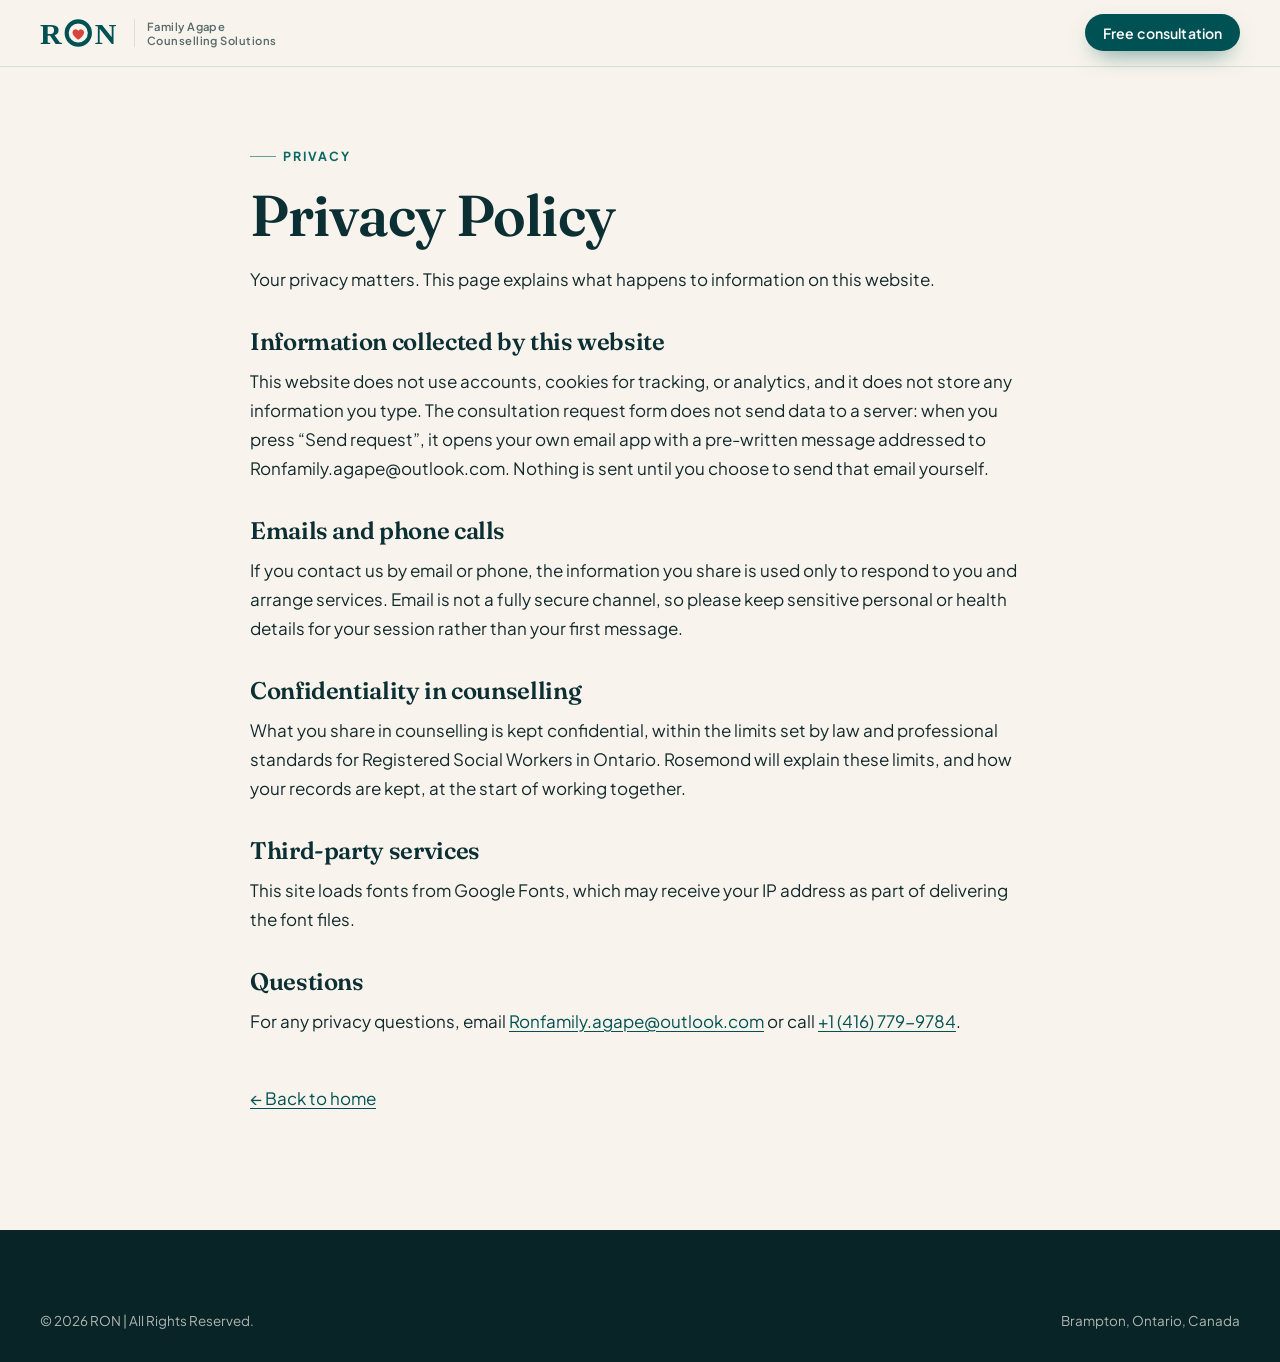
==== privacy.html @ 1e0b4d60 "Redesign RON Family Agape Counselling Solutions website Static, dependency-free site: animated hero," ====
<!DOCTYPE html>
<html lang="en">
<head>
  <meta charset="utf-8">
  <meta name="viewport" content="width=device-width, initial-scale=1">
  <title>Privacy Policy | RON Family Agape Counselling Solutions</title>
  <meta name="theme-color" content="#005153">
  <link rel="icon" href="assets/favicon.svg" type="image/svg+xml">
  <link rel="preconnect" href="https://fonts.googleapis.com">
  <link rel="preconnect" href="https://fonts.gstatic.com" crossorigin>
  <link href="https://fonts.googleapis.com/css2?family=Fraunces:opsz,wght@9..144,600&family=Plus+Jakarta+Sans:wght@400;600;700&display=swap" rel="stylesheet">
  <link rel="stylesheet" href="css/styles.css">
</head>
<body>
  <header class="nav is-scrolled">
    <div class="nav__inner container">
      <a class="nav__brand" href="index.html" aria-label="Back to home">
        <img src="assets/logo.svg" alt="RON" width="82" height="36">
        <span class="nav__name">Family Agape<br>Counselling Solutions</span>
      </a>
      <div class="nav__cta" style="margin-left:auto">
        <a class="btn btn--primary btn--sm" href="index.html#book">Free consultation</a>
      </div>
    </div>
  </header>

  <main class="page">
    <div class="container">
      <p class="eyebrow">Privacy</p>
      <h1>Privacy Policy</h1>
      <p>Your privacy matters. This page explains what happens to information on this website.</p>

      <h2>Information collected by this website</h2>
      <p>This website does not use accounts, cookies for tracking, or analytics, and it does not store any information you type. The consultation request form does not send data to a server: when you press “Send request”, it opens your own email app with a pre-written message addressed to Ronfamily.agape@outlook.com. Nothing is sent until you choose to send that email yourself.</p>

      <h2>Emails and phone calls</h2>
      <p>If you contact us by email or phone, the information you share is used only to respond to you and arrange services. Email is not a fully secure channel, so please keep sensitive personal or health details for your session rather than your first message.</p>

      <h2>Confidentiality in counselling</h2>
      <p>What you share in counselling is kept confidential, within the limits set by law and professional standards for Registered Social Workers in Ontario. Rosemond will explain these limits, and how your records are kept, at the start of working together.</p>

      <h2>Third-party services</h2>
      <p>This site loads fonts from Google Fonts, which may receive your IP address as part of delivering the font files.</p>

      <h2>Questions</h2>
      <p>For any privacy questions, email <a href="mailto:Ronfamily.agape@outlook.com">Ronfamily.agape@outlook.com</a> or call <a href="tel:+14167799784">+1 (416) 779-9784</a>.</p>

      <p style="margin-top:3rem"><a href="index.html">← Back to home</a></p>
    </div>
  </main>

  <footer class="footer">
    <div class="container footer__bottom" style="padding-top:0">
      <p>© 2026 RON | All Rights Reserved.</p>
      <p>Brampton, Ontario, Canada</p>
    </div>
  </footer>
</body>
</html>
---- css/styles.css ----
/* =========================================================
   RON Family Agape Counselling Solutions
   ========================================================= */

:root {
  --teal-950: #082427;
  --teal-900: #0b2f33;
  --teal-800: #103a40;
  --teal-700: #005153;
  --teal-600: #0a6764;
  --teal-500: #12807c;
  --teal-200: #bfe0da;
  --teal-100: #e1f0ec;
  --cream: #f8f4ed;
  --sand: #efe5d6;
  --sand-2: #e6d8c4;
  --coral: #e2574c;
  --coral-soft: #f6d3cc;
  --peach: #f2c9a0;
  --ink: #132a2d;
  --muted: #56696b;
  --line: rgba(16, 58, 64, .12);
  --white: #fff;

  --font-display: "Fraunces", Georgia, "Times New Roman", serif;
  --font-body: "Plus Jakarta Sans", system-ui, -apple-system, "Segoe UI", Roboto, sans-serif;

  --radius-sm: 12px;
  --radius: 20px;
  --radius-lg: 32px;
  --shadow-sm: 0 2px 8px rgba(8, 36, 39, .06);
  --shadow: 0 18px 40px -18px rgba(8, 36, 39, .28);
  --shadow-lg: 0 40px 80px -30px rgba(8, 36, 39, .4);
  --ease: cubic-bezier(.2, .8, .2, 1);
  --ease-spring: cubic-bezier(.34, 1.56, .64, 1);
  --nav-h: 76px;
}

*, *::before, *::after { box-sizing: border-box; }
html { scroll-behavior: smooth; scroll-padding-top: calc(var(--nav-h) + 16px); -webkit-text-size-adjust: 100%; }
body {
  margin: 0;
  font-family: var(--font-body);
  font-size: 17px;
  line-height: 1.7;
  color: var(--ink);
  background: var(--cream);
  -webkit-font-smoothing: antialiased;
  overflow-x: hidden;
}
img, svg { display: block; max-width: 100%; }
main, .footer { overflow-x: clip; }
a { color: inherit; text-decoration: none; }
p { margin: 0 0 1em; }
h1, h2, h3, h4 { margin: 0; font-family: var(--font-display); font-weight: 600; line-height: 1.12; letter-spacing: -.015em; }
em { font-style: italic; }
button, input, select, textarea { font: inherit; color: inherit; }
::selection { background: var(--teal-700); color: var(--cream); }

svg use { pointer-events: none; }
.container { width: min(1200px, 100% - 48px); margin-inline: auto; }

.skip {
  position: absolute; left: 16px; top: -60px; z-index: 200;
  background: var(--teal-700); color: #fff; padding: 10px 16px; border-radius: 10px;
  transition: top .2s;
}
.skip:focus { top: 16px; }
:focus-visible { outline: 3px solid var(--coral); outline-offset: 3px; border-radius: 6px; }

/* ---------- Scroll progress ---------- */
.progress { position: fixed; inset: 0 0 auto 0; height: 3px; z-index: 120; pointer-events: none; }
.progress span { display: block; height: 100%; width: 100%; transform-origin: 0 50%; transform: scaleX(0); background: linear-gradient(90deg, var(--teal-500), var(--coral)); }

/* ---------- Buttons ---------- */
.btn {
  --bg: var(--teal-700); --fg: #fff;
  position: relative; display: inline-flex; align-items: center; justify-content: center; gap: .6em;
  padding: .9em 1.5em; border-radius: 999px; border: 1.5px solid transparent;
  background: var(--bg); color: var(--fg);
  font-weight: 600; font-size: .95rem; line-height: 1; letter-spacing: .01em;
  cursor: pointer; overflow: hidden; isolation: isolate;
  transition: transform .35s var(--ease), box-shadow .35s var(--ease), background .3s, color .3s, border-color .3s;
  will-change: transform;
}
.btn svg { width: 18px; height: 18px; fill: none; stroke: currentColor; stroke-width: 2; stroke-linecap: round; stroke-linejoin: round; transition: transform .35s var(--ease); }
.btn:hover svg { transform: translateX(3px); }
.btn::after {
  content: ""; position: absolute; inset: 0; z-index: -1;
  background: radial-gradient(120px circle at var(--mx, 50%) var(--my, 50%), rgba(255,255,255,.28), transparent 60%);
  opacity: 0; transition: opacity .3s;
}
.btn:hover::after { opacity: 1; }
.btn--primary { box-shadow: 0 10px 24px -10px rgba(0, 81, 83, .7); }
.btn--primary:hover { --bg: var(--teal-800); box-shadow: 0 16px 30px -12px rgba(0, 81, 83, .8); }
.btn--ghost { --bg: transparent; --fg: var(--teal-700); border-color: rgba(0, 81, 83, .25); }
.btn--ghost:hover { border-color: var(--teal-700); background: rgba(0, 81, 83, .06); }
.btn--light { --bg: var(--cream); --fg: var(--teal-800); }
.btn--light:hover { --bg: #fff; }
.btn--outline-light { --bg: transparent; --fg: var(--cream); border-color: rgba(248, 244, 237, .35); }
.btn--outline-light:hover { border-color: var(--cream); background: rgba(255,255,255,.06); }
.btn--sm { padding: .75em 1.2em; font-size: .88rem; }
.btn--lg { padding: 1.1em 1.8em; font-size: 1rem; }
.btn--block { width: 100%; }

/* ---------- Eyebrow / headings ---------- */
.eyebrow {
  display: inline-flex; align-items: center; gap: .6em;
  font-size: .78rem; font-weight: 700; letter-spacing: .16em; text-transform: uppercase;
  color: var(--teal-600); margin-bottom: 1.1rem;
}
.eyebrow::before { content: ""; width: 26px; height: 1.5px; background: currentColor; opacity: .6; }
.eyebrow--light { color: var(--peach); }
.eyebrow .dot { width: 8px; height: 8px; border-radius: 50%; background: var(--coral); box-shadow: 0 0 0 0 rgba(226, 87, 76, .5); animation: ping 2.2s infinite; }
.hero .eyebrow::before { display: none; }

.section { position: relative; padding: clamp(80px, 11vw, 140px) 0; }
.section__head { max-width: 720px; margin-bottom: clamp(40px, 5vw, 64px); }
.section__head--center { margin-inline: auto; text-align: center; }
.section__head--center .eyebrow { justify-content: center; }
.section__title { font-size: clamp(2.1rem, 4.4vw, 3.4rem); margin-bottom: 1.2rem; color: var(--teal-900); }
.section__title em { color: var(--teal-600); font-weight: 400; }
.section__title .muted { display: block; font-size: .5em; font-weight: 400; color: var(--muted); letter-spacing: 0; margin-top: .4em; font-family: var(--font-body); }
.section__sub { font-size: 1.1rem; color: var(--muted); }
.lead { font-size: 1.2rem; color: var(--teal-900); }

/* ---------- Nav ---------- */
.nav {
  position: fixed; inset: 0 0 auto 0; z-index: 100; height: var(--nav-h);
  transition: background .4s, box-shadow .4s, height .4s var(--ease), transform .45s var(--ease);
}
.nav.is-scrolled { background: rgba(248, 244, 237, .82); backdrop-filter: saturate(1.4) blur(16px); -webkit-backdrop-filter: saturate(1.4) blur(16px); box-shadow: 0 1px 0 var(--line); height: 66px; }
.nav.is-hidden { transform: translateY(-100%); }
.nav__inner { height: 100%; display: flex; align-items: center; gap: 24px; }
.nav__brand { display: flex; align-items: center; gap: 12px; color: var(--teal-700); flex-shrink: 0; }
.nav__logo { width: 82px; height: 36px; }
.nav__name { font-size: .7rem; font-weight: 600; line-height: 1.25; color: var(--muted); letter-spacing: .04em; padding-left: 12px; border-left: 1px solid var(--line); }
.nav__links { display: flex; gap: 4px; margin-inline: auto; }
.nav__links a {
  position: relative; padding: 8px 14px; font-size: .92rem; font-weight: 500; color: var(--teal-900); border-radius: 999px;
  transition: color .25s, background .25s;
}
.nav__links a::after { content: ""; position: absolute; left: 50%; bottom: 3px; width: 4px; height: 4px; border-radius: 50%; background: var(--coral); transform: translateX(-50%) scale(0); transition: transform .3s var(--ease-spring); }
.nav__links a:hover { background: rgba(0, 81, 83, .07); }
.nav__links a.is-active::after { transform: translateX(-50%) scale(1); }
.nav__cta { display: flex; align-items: center; gap: 16px; }
.nav__phone { display: flex; align-items: center; gap: 8px; font-weight: 600; font-size: .9rem; color: var(--teal-700); }
.nav__phone svg { width: 16px; height: 16px; fill: none; stroke: currentColor; stroke-width: 2; }
.nav__toggle { display: none; width: 44px; height: 44px; border: 0; background: transparent; margin-left: auto; cursor: pointer; position: relative; }
.nav__toggle span { position: absolute; left: 11px; right: 11px; height: 2px; background: var(--teal-800); border-radius: 2px; transition: transform .35s var(--ease), top .35s var(--ease); }
.nav__toggle span:first-child { top: 17px; }
.nav__toggle span:last-child { top: 25px; }
.nav__toggle[aria-expanded="true"] span:first-child { top: 21px; transform: rotate(45deg); }
.nav__toggle[aria-expanded="true"] span:last-child { top: 21px; transform: rotate(-45deg); }

.mobile-menu {
  position: fixed; inset: var(--nav-h) 0 0 0; background: var(--cream);
  display: flex; flex-direction: column; padding: 24px; gap: 4px;
  animation: menuIn .4s var(--ease);
}
.mobile-menu[hidden] { display: none; }
.mobile-menu a:not(.btn) { font-family: var(--font-display); font-size: 1.8rem; padding: 10px 0; color: var(--teal-900); border-bottom: 1px solid var(--line); }
.mobile-menu .btn { margin-top: 24px; }
.mobile-menu .mobile-menu__phone { font-family: var(--font-body); font-size: 1rem; text-align: center; border: 0; color: var(--teal-700); font-weight: 600; }
.mobile-menu > * { opacity: 0; animation: fadeUp .5s var(--ease) forwards; }
.mobile-menu > *:nth-child(2) { animation-delay: .04s; } .mobile-menu > *:nth-child(3) { animation-delay: .08s; }
.mobile-menu > *:nth-child(4) { animation-delay: .12s; } .mobile-menu > *:nth-child(5) { animation-delay: .16s; }
.mobile-menu > *:nth-child(6) { animation-delay: .2s; } .mobile-menu > *:nth-child(7) { animation-delay: .24s; } .mobile-menu > *:nth-child(8) { animation-delay: .28s; }

/* ---------- Hero ---------- */
.hero { position: relative; min-height: 100vh; min-height: 100svh; display: flex; align-items: center; padding: calc(var(--nav-h) + 40px) 0 100px; overflow: hidden; }
.hero__bg { position: absolute; inset: 0; z-index: -1; background: radial-gradient(1200px 600px at 85% 10%, var(--teal-100), transparent 60%), linear-gradient(180deg, var(--cream), var(--sand) 140%); }
.blob { position: absolute; border-radius: 42% 58% 63% 37% / 41% 44% 56% 59%; filter: blur(4px); opacity: .55; animation: morph 18s ease-in-out infinite, drift 22s ease-in-out infinite; }
.blob--1 { width: 520px; height: 520px; right: -120px; top: -80px; background: radial-gradient(circle at 30% 30%, #9fd1c8, #4d9e97 70%); opacity: .35; }
.blob--2 { width: 380px; height: 380px; left: -140px; bottom: -120px; background: radial-gradient(circle at 60% 40%, var(--peach), #e9a882 80%); opacity: .35; animation-delay: -6s; }
.blob--3 { width: 220px; height: 220px; left: 42%; top: 18%; background: radial-gradient(circle, var(--coral-soft), transparent 70%); opacity: .5; animation-delay: -12s; }
.grain { position: absolute; inset: 0; opacity: .25; mix-blend-mode: multiply; background-image: url("data:image/svg+xml,%3Csvg xmlns='http://www.w3.org/2000/svg' width='160' height='160'%3E%3Cfilter id='n'%3E%3CfeTurbulence type='fractalNoise' baseFrequency='.9' numOctaves='2' stitchTiles='stitch'/%3E%3CfeColorMatrix values='0 0 0 0 0.06 0 0 0 0 0.2 0 0 0 0 0.22 0 0 0 .09 0'/%3E%3C/filter%3E%3Crect width='100%25' height='100%25' filter='url(%23n)'/%3E%3C/svg%3E"); }

.hero__grid { display: grid; grid-template-columns: 1.15fr .85fr; gap: 56px; align-items: center; }
.hero__title { font-size: clamp(3rem, 7.6vw, 6.2rem); line-height: .98; letter-spacing: -.035em; color: var(--teal-900); margin-bottom: 1.6rem; font-weight: 600; }
.hero__title em { display: inline; font-weight: 400; color: var(--teal-600); }
.hero__lead { font-size: clamp(1.05rem, 1.5vw, 1.25rem); color: var(--muted); max-width: 560px; margin-bottom: 2.2rem; }
.hero__actions { display: flex; flex-wrap: wrap; gap: 14px; margin-bottom: 2.4rem; }
.hero__trust { list-style: none; padding: 0; margin: 0; display: flex; flex-wrap: wrap; gap: 10px 26px; font-size: .9rem; font-weight: 600; color: var(--teal-800); }
.hero__trust li { display: flex; align-items: center; gap: 8px; }
.hero__trust svg { width: 20px; height: 20px; padding: 3px; border-radius: 50%; background: var(--teal-700); stroke: #fff; fill: none; stroke-width: 3; }

/* Split-word animation */
.split .w { display: inline-block; overflow: hidden; vertical-align: top; padding-bottom: .08em; margin-bottom: -.08em; }
.split .w > span { display: inline-block; transform: translateY(110%) rotate(4deg); transform-origin: 0 100%; transition: transform 1s var(--ease); transition-delay: calc(var(--i) * 70ms + 150ms); }
.split.is-in .w > span { transform: none; }

/* Hero visual */
.hero__visual { position: relative; display: grid; place-items: center; }
.orb { position: relative; width: min(440px, 100%); aspect-ratio: 1; }
.orb__rings { position: absolute; inset: 0; width: 100%; height: 100%; fill: none; stroke: var(--teal-700); stroke-opacity: .16; stroke-width: 1.2; stroke-dasharray: 3 7; animation: spin 60s linear infinite; }
.orb__rings circle:nth-child(2) { stroke-dasharray: 1 0; stroke-opacity: .1; }
.orb__core {
  position: absolute; inset: 24%; border-radius: 50%;
  background: radial-gradient(circle at 35% 30%, var(--teal-500), var(--teal-700) 55%, var(--teal-900));
  box-shadow: inset -20px -30px 60px rgba(0,0,0,.25), inset 20px 20px 50px rgba(255,255,255,.12), var(--shadow-lg);
  display: grid; place-items: center;
  animation: breathe 6s ease-in-out infinite;
}
.orb__core::before { content: ""; position: absolute; inset: -18px; border-radius: 50%; border: 1.5px solid rgba(0, 81, 83, .25); animation: ripple 4s ease-out infinite; }
.orb__core::after { content: ""; position: absolute; inset: -18px; border-radius: 50%; border: 1.5px solid rgba(0, 81, 83, .25); animation: ripple 4s ease-out 2s infinite; }
.orb__heart { width: 34%; fill: var(--coral); stroke: none; filter: drop-shadow(0 8px 16px rgba(0,0,0,.25)); animation: beat 2.4s ease-in-out infinite; }

.float-card {
  position: absolute; display: flex; align-items: center; gap: 12px;
  padding: 12px 18px 12px 12px; border-radius: 18px;
  background: rgba(255,255,255,.82); backdrop-filter: blur(12px); -webkit-backdrop-filter: blur(12px);
  border: 1px solid rgba(255,255,255,.9); box-shadow: var(--shadow);
  font-size: .9rem; line-height: 1.25; white-space: nowrap;
  animation: float 7s ease-in-out infinite;
}
.float-card strong { display: block; color: var(--teal-900); }
.float-card small { color: var(--muted); font-size: .78rem; }
.float-card__icon { width: 40px; height: 40px; border-radius: 12px; display: grid; place-items: center; background: var(--teal-100); }
.float-card__icon svg { width: 20px; height: 20px; fill: none; stroke: var(--teal-700); stroke-width: 2; stroke-linecap: round; stroke-linejoin: round; }
.float-card__icon--warm { background: var(--coral-soft); }
.float-card__icon--warm svg { stroke: var(--coral); }
.float-card--a { top: 6%; left: -6%; }
.float-card--b { bottom: 12%; right: -8%; animation-delay: -2.5s; }
.float-card--c { bottom: -2%; left: 4%; animation-delay: -5s; padding-left: 16px; }
.status-dot { width: 10px; height: 10px; border-radius: 50%; background: #9aa7a8; flex-shrink: 0; }
.status-dot.is-open { background: #1fae74; box-shadow: 0 0 0 0 rgba(31, 174, 116, .5); animation: ping 2s infinite; }

.hero__scroll { position: absolute; left: 50%; bottom: 28px; width: 26px; height: 42px; border: 1.5px solid rgba(0,81,83,.35); border-radius: 20px; transform: translateX(-50%); }
.hero__scroll span { position: absolute; left: 50%; top: 8px; width: 4px; height: 8px; margin-left: -2px; border-radius: 2px; background: var(--teal-700); animation: scrollcue 2s var(--ease) infinite; }

/* ---------- Marquee ---------- */
.marquee { background: var(--teal-800); color: var(--cream); overflow: hidden; padding: 22px 0; transform: rotate(-1.2deg) scale(1.02); margin: -12px 0; position: relative; z-index: 2; }
.marquee__track { display: flex; width: max-content; gap: 32px; align-items: center; animation: marquee 38s linear infinite; font-family: var(--font-display); font-size: clamp(1.3rem, 2.4vw, 1.9rem); font-style: italic; white-space: nowrap; }
.marquee__track i { font-style: normal; color: var(--peach); font-size: .7em; }
.marquee:hover .marquee__track { animation-play-state: paused; }

/* ---------- About ---------- */
.about__grid { display: grid; grid-template-columns: .9fr 1.1fr; gap: clamp(40px, 7vw, 100px); align-items: center; }
.portrait { position: relative; max-width: 460px; }
.portrait__frame {
  position: relative; aspect-ratio: 4/5; border-radius: 240px 240px var(--radius-lg) var(--radius-lg); overflow: hidden;
  background: linear-gradient(160deg, var(--teal-600), var(--teal-900));
  box-shadow: var(--shadow-lg);
}
.portrait__frame img { width: 100%; height: 100%; object-fit: cover; }
.portrait__frame::before { content: ""; position: absolute; inset: 0; background: radial-gradient(400px circle at 30% 20%, rgba(255,255,255,.18), transparent 60%), url("data:image/svg+xml,%3Csvg xmlns='http://www.w3.org/2000/svg' width='60' height='60'%3E%3Cpath d='M30 0v60M0 30h60' stroke='%23ffffff' stroke-opacity='.05'/%3E%3C/svg%3E"); }
.portrait__monogram { position: absolute; inset: 0; display: grid; place-items: center; font-family: var(--font-display); font-size: clamp(4rem, 9vw, 7rem); font-weight: 600; color: rgba(248, 244, 237, .92); letter-spacing: .04em; }
.portrait__badge {
  position: absolute; right: -24px; bottom: 40px; padding: 20px 24px; border-radius: var(--radius);
  background: var(--cream); box-shadow: var(--shadow); text-align: left;
  animation: float 8s ease-in-out infinite;
}
.portrait__badge .counter { display: block; font-family: var(--font-display); font-size: 3rem; line-height: 1; color: var(--coral); font-weight: 600; }
.portrait__badge small { font-size: .8rem; color: var(--muted); font-weight: 600; }
.portrait::before { content: ""; position: absolute; inset: 24px -24px -24px 24px; border: 1.5px solid var(--sand-2); border-radius: 240px 240px var(--radius-lg) var(--radius-lg); z-index: -1; }

.values { list-style: none; padding: 0; margin: 2rem 0; display: flex; flex-wrap: wrap; gap: 10px; }
.values li { display: flex; align-items: center; gap: 10px; padding: 10px 18px 10px 10px; border-radius: 999px; background: #fff; border: 1px solid var(--line); font-weight: 600; font-size: .92rem; color: var(--teal-900); transition: transform .3s var(--ease), box-shadow .3s; }
.values li:hover { transform: translateY(-3px); box-shadow: var(--shadow-sm); }
.values span { font-size: .72rem; width: 30px; height: 30px; display: grid; place-items: center; border-radius: 50%; background: var(--teal-100); color: var(--teal-700); }
.who__label { font-size: .8rem; font-weight: 700; letter-spacing: .12em; text-transform: uppercase; color: var(--muted); margin-bottom: .7rem; }
.chips { display: flex; flex-wrap: wrap; gap: 8px; }
.chip { padding: 6px 14px; border-radius: 999px; background: var(--sand); font-size: .88rem; color: var(--teal-900); }

/* ---------- Services ---------- */
.services { background: #fff; border-radius: var(--radius-lg) var(--radius-lg) 0 0; }
.filters { position: relative; display: inline-flex; flex-wrap: wrap; gap: 4px; padding: 6px; border-radius: 999px; background: var(--cream); border: 1px solid var(--line); margin-bottom: 40px; }
.filter { position: relative; z-index: 1; border: 0; background: transparent; padding: 10px 18px; border-radius: 999px; font-weight: 600; font-size: .9rem; color: var(--teal-900); cursor: pointer; transition: color .3s; display: inline-flex; align-items: center; gap: 8px; }
.filter span { font-size: .72rem; padding: 2px 8px; border-radius: 999px; background: rgba(0,81,83,.08); transition: background .3s; }
.filter.is-active { color: #fff; }
.filter.is-active span { background: rgba(255,255,255,.2); }
.filters__pill { position: absolute; z-index: 0; top: 6px; left: 6px; height: calc(100% - 12px); border-radius: 999px; background: var(--teal-700); box-shadow: 0 6px 16px -6px rgba(0,81,83,.6); transition: transform .5s var(--ease), width .5s var(--ease); }

.cards { display: grid; grid-template-columns: repeat(auto-fill, minmax(270px, 1fr)); gap: 20px; }
.card {
  --rx: 0deg; --ry: 0deg;
  position: relative; padding: 30px 28px 32px; border-radius: var(--radius); background: var(--cream); border: 1px solid transparent;
  transform: perspective(900px) rotateX(var(--rx)) rotateY(var(--ry));
  transition: transform .5s var(--ease), box-shadow .5s var(--ease), background .4s, border-color .4s, opacity .45s var(--ease);
  overflow: hidden; isolation: isolate;
}
.card::before { content: ""; position: absolute; inset: 0; z-index: -1; background: radial-gradient(360px circle at var(--mx, 50%) var(--my, 0%), rgba(18, 128, 124, .14), transparent 55%); opacity: 0; transition: opacity .4s; }
.card:hover { background: #fff; border-color: var(--line); box-shadow: var(--shadow); }
.card:hover::before { opacity: 1; }
.card__icon { width: 56px; height: 56px; border-radius: 16px; display: grid; place-items: center; background: #fff; box-shadow: var(--shadow-sm); margin-bottom: 22px; transition: background .4s, transform .5s var(--ease-spring); }
.card__icon svg { width: 26px; height: 26px; fill: none; stroke: var(--teal-700); stroke-width: 1.8; stroke-linecap: round; stroke-linejoin: round; transition: stroke .4s; }
.card:hover .card__icon { background: var(--teal-700); transform: rotate(-8deg) scale(1.06); }
.card:hover .card__icon svg { stroke: #fff; }
.card h3 { font-size: 1.32rem; margin-bottom: .6rem; color: var(--teal-900); }
.card p { font-size: .95rem; color: var(--muted); margin: 0; }
.card.is-hidden { display: none; }
.card.is-entering { animation: cardIn .55s var(--ease) both; animation-delay: calc(var(--n, 0) * 45ms); }

/* ---------- Approach ---------- */
.approach { background: var(--teal-900); color: rgba(248, 244, 237, .82); overflow: hidden; }
.approach::before { content: ""; position: absolute; inset: 0; background: radial-gradient(700px 500px at 90% 50%, rgba(18, 128, 124, .35), transparent 60%), radial-gradient(500px 400px at 0% 0%, rgba(242, 201, 160, .08), transparent 60%); pointer-events: none; }
.approach__grid { position: relative; display: grid; grid-template-columns: 1.05fr .95fr; gap: clamp(40px, 6vw, 90px); align-items: center; }
.approach .section__title { color: var(--cream); }
.approach .section__title em { color: var(--peach); }
.cbt { margin-top: 2.2rem; padding: 30px; border-radius: var(--radius); background: rgba(255,255,255,.05); border: 1px solid rgba(255,255,255,.1); }
.cbt h3 { color: var(--cream); font-size: 1.45rem; margin-bottom: .8rem; }
.cbt p:last-child { margin-bottom: 0; }

.triad { position: relative; width: min(440px, 100%); aspect-ratio: 400/380; margin-inline: auto; }
.triad__lines { position: absolute; inset: 0; width: 100%; height: 100%; }
.triad__path { fill: none; stroke: var(--peach); stroke-width: 1.5; stroke-dasharray: 260; stroke-dashoffset: 260; opacity: .7; transition: stroke-dashoffset 1.6s var(--ease); }
.triad.is-in .triad__path { stroke-dashoffset: 0; }
.triad.is-in .triad__path:nth-child(3) { transition-delay: .35s; }
.triad.is-in .triad__path:nth-child(4) { transition-delay: .7s; }
.triad__node {
  position: absolute; width: 34%; aspect-ratio: 1; border-radius: 50%; display: grid; place-content: center; text-align: center;
  background: linear-gradient(160deg, var(--teal-600), var(--teal-800)); border: 1px solid rgba(255,255,255,.14);
  box-shadow: 0 20px 40px -20px rgba(0,0,0,.6); transform: scale(.6); opacity: 0;
  transition: transform .8s var(--ease-spring), opacity .6s;
}
.triad__node span { font-family: var(--font-display); font-size: clamp(1.05rem, 2vw, 1.35rem); color: var(--cream); }
.triad__node small { font-size: .74rem; color: rgba(248,244,237,.65); }
.triad__node--top { left: 33%; top: 0; }
.triad__node--right { right: 0; bottom: 0; }
.triad__node--left { left: 0; bottom: 0; }
.triad.is-in .triad__node { transform: scale(1); opacity: 1; }
.triad.is-in .triad__node--right { transition-delay: .2s; }
.triad.is-in .triad__node--left { transition-delay: .4s; }
.triad__node:hover { transform: scale(1.06) !important; }
.triad__center { position: absolute; left: 50%; top: 58%; transform: translate(-50%, -50%); width: 22%; aspect-ratio: 1; border-radius: 50%; background: var(--cream); display: grid; place-content: center; justify-items: center; box-shadow: 0 0 0 10px rgba(248,244,237,.08); }
.triad__center svg { width: 30px; height: 30px; fill: var(--coral); animation: beat 2.4s ease-in-out infinite; }
.triad__center span { font-family: var(--font-display); color: var(--teal-900); font-size: 1rem; font-weight: 600; }

/* ---------- Process ---------- */
.steps { position: relative; list-style: none; padding: 0; margin: 0; display: grid; grid-template-columns: repeat(4, 1fr); gap: 28px; }
.steps__line { position: absolute; top: 31px; left: 12%; right: 12%; height: 2px; background: var(--sand-2); }
.steps__line span { display: block; height: 100%; width: 100%; background: linear-gradient(90deg, var(--teal-600), var(--coral)); transform-origin: 0 50%; transform: scaleX(var(--p, 0)); transition: transform .2s linear; }
.step { position: relative; text-align: center; padding: 0 8px; }
.step__num {
  position: relative; display: grid; place-items: center; width: 64px; height: 64px; margin: 0 auto 24px; border-radius: 50%;
  background: var(--cream); border: 2px solid var(--sand-2); font-family: var(--font-display); font-size: 1.5rem; font-weight: 600; color: var(--teal-700);
  transition: background .5s, color .5s, border-color .5s, transform .5s var(--ease-spring);
}
.step.is-lit .step__num { background: var(--teal-700); color: #fff; border-color: var(--teal-700); transform: scale(1.08); }
.step h3 { font-size: 1.35rem; margin-bottom: .6rem; color: var(--teal-900); }
.step p { color: var(--muted); font-size: .95rem; }

/* ---------- Hours ---------- */
.hours { background: var(--sand); }
.hours__grid { display: grid; grid-template-columns: 1.1fr .9fr; gap: 28px; align-items: start; }
.hours__card { padding: clamp(28px, 4vw, 44px); border-radius: var(--radius-lg); background: #fff; box-shadow: var(--shadow); }
.hours__head { display: flex; align-items: center; justify-content: space-between; gap: 16px; margin-bottom: 24px; flex-wrap: wrap; }
.hours__head h2 { display: flex; align-items: center; gap: 12px; font-size: clamp(1.6rem, 3vw, 2.1rem); color: var(--teal-900); }
.hours__head h2 svg { width: 28px; height: 28px; fill: none; stroke: var(--teal-600); stroke-width: 1.8; stroke-linecap: round; }
.open-pill { padding: 6px 14px; border-radius: 999px; font-size: .82rem; font-weight: 700; background: var(--sand); color: var(--muted); display: inline-flex; align-items: center; gap: 8px; }
.open-pill.is-open { background: #dcf3e8; color: #127a50; }
.open-pill.is-open::before { content: ""; width: 8px; height: 8px; border-radius: 50%; background: #1fae74; animation: ping 2s infinite; }
.hours__list { list-style: none; margin: 0; padding: 0; }
.hours__list li { display: flex; justify-content: space-between; padding: 14px 16px; border-radius: 12px; font-weight: 500; transition: background .3s; }
.hours__list li + li { border-top: 1px dashed var(--line); }
.hours__list li:hover { background: var(--cream); }
.hours__list .closed { color: #a0acad; }
.hours__list li.is-today { background: var(--teal-700); color: #fff; border-color: transparent; font-weight: 700; }
.hours__list li.is-today + li { border-color: transparent; }
.hours__list li.is-today .closed { color: rgba(255,255,255,.7); }
.hours__note { font-size: .82rem; color: var(--muted); margin: 16px 0 0; }

.contact-cards { display: grid; gap: 16px; }
.info-card { display: flex; gap: 18px; padding: 26px; border-radius: var(--radius); background: rgba(255,255,255,.6); border: 1px solid rgba(255,255,255,.8); transition: transform .4s var(--ease), background .4s, box-shadow .4s; }
.info-card:hover { transform: translateX(6px); background: #fff; box-shadow: var(--shadow-sm); }
.info-card__icon { flex-shrink: 0; width: 50px; height: 50px; border-radius: 14px; display: grid; place-items: center; background: var(--teal-700); }
.info-card__icon svg { width: 22px; height: 22px; fill: none; stroke: #fff; stroke-width: 2; stroke-linecap: round; stroke-linejoin: round; }
.info-card h3 { font-size: 1.15rem; margin-bottom: .3rem; color: var(--teal-900); }
.info-card p { margin: 0; color: var(--muted); word-break: break-word; }
.info-card a { background: linear-gradient(currentColor, currentColor) 0 100% / 0 1.5px no-repeat; transition: background-size .35s var(--ease), color .3s; }
.info-card a:hover { color: var(--teal-700); background-size: 100% 1.5px; }

/* ---------- FAQ ---------- */
.faq__grid { display: grid; grid-template-columns: .85fr 1.15fr; gap: clamp(40px, 6vw, 90px); align-items: start; }
.faq__grid > div:first-child { position: sticky; top: calc(var(--nav-h) + 30px); }
.accordion { display: grid; gap: 12px; }
.acc { border-radius: var(--radius); background: #fff; border: 1px solid var(--line); transition: box-shadow .4s, border-color .4s; overflow: hidden; }
.acc[open] { box-shadow: var(--shadow); border-color: transparent; }
.acc summary { list-style: none; cursor: pointer; display: flex; align-items: center; justify-content: space-between; gap: 20px; padding: 22px 26px; font-weight: 600; font-size: 1.05rem; color: var(--teal-900); }
.acc summary::-webkit-details-marker { display: none; }
.acc__icon { position: relative; flex-shrink: 0; width: 32px; height: 32px; border-radius: 50%; background: var(--teal-100); transition: background .35s, transform .45s var(--ease); }
.acc__icon::before, .acc__icon::after { content: ""; position: absolute; left: 50%; top: 50%; width: 12px; height: 2px; margin: -1px 0 0 -6px; background: var(--teal-700); border-radius: 2px; transition: transform .45s var(--ease), background .35s; }
.acc__icon::after { transform: rotate(90deg); }
.acc[open] .acc__icon { background: var(--teal-700); transform: rotate(180deg); }
.acc[open] .acc__icon::before, .acc[open] .acc__icon::after { background: #fff; }
.acc[open] .acc__icon::after { transform: rotate(0); }
.acc__body { padding: 0 26px 6px; color: var(--muted); display: grid; grid-template-rows: 1fr; }
.acc.is-animating .acc__body { transition: grid-template-rows .45s var(--ease); }

/* ---------- Book ---------- */
.book { background: var(--teal-800); color: rgba(248, 244, 237, .85); overflow: hidden; border-radius: var(--radius-lg) var(--radius-lg) 0 0; }
.book__bg { position: absolute; inset: 0; pointer-events: none; }
.blob--4 { width: 520px; height: 520px; left: -160px; top: -160px; background: radial-gradient(circle, rgba(18,128,124,.7), transparent 70%); opacity: .5; }
.blob--5 { width: 420px; height: 420px; right: -120px; bottom: -160px; background: radial-gradient(circle, rgba(226,87,76,.45), transparent 70%); opacity: .45; animation-delay: -8s; }
.book__grid { position: relative; display: grid; grid-template-columns: 1fr 1fr; gap: clamp(40px, 6vw, 80px); align-items: center; }
.book .section__title { color: var(--cream); }
.book .section__title em { color: var(--peach); }
.book__direct { display: flex; flex-wrap: wrap; gap: 12px; margin: 2rem 0; }
.crisis { font-size: .88rem; padding: 16px 20px; border-left: 3px solid var(--coral); background: rgba(0,0,0,.15); border-radius: 0 12px 12px 0; color: rgba(248,244,237,.8); }
.crisis a { color: #fff; font-weight: 700; text-decoration: underline; text-underline-offset: 3px; }

.form { padding: clamp(26px, 4vw, 40px); border-radius: var(--radius-lg); background: var(--cream); color: var(--ink); box-shadow: var(--shadow-lg); }
.form__row { display: grid; grid-template-columns: 1fr 1fr; gap: 16px; }
.field { display: block; margin-bottom: 16px; }
.field > span { display: block; font-size: .82rem; font-weight: 700; color: var(--teal-900); margin-bottom: 6px; }
.field em { font-weight: 400; color: var(--muted); font-style: normal; }
.field input, .field select, .field textarea {
  width: 100%; padding: 14px 16px; border-radius: 12px; border: 1.5px solid var(--sand-2); background: #fff; font-size: .98rem;
  transition: border-color .25s, box-shadow .25s; appearance: none; -webkit-appearance: none;
}
.field select { background-image: url("data:image/svg+xml,%3Csvg xmlns='http://www.w3.org/2000/svg' width='12' height='8'%3E%3Cpath d='M1 1l5 5 5-5' fill='none' stroke='%23005153' stroke-width='2'/%3E%3C/svg%3E"); background-repeat: no-repeat; background-position: right 16px center; padding-right: 40px; }
.field textarea { resize: vertical; min-height: 110px; }
.field input:focus, .field select:focus, .field textarea:focus { outline: none; border-color: var(--teal-600); box-shadow: 0 0 0 4px rgba(18,128,124,.14); }
.field.is-invalid input { border-color: var(--coral); box-shadow: 0 0 0 4px rgba(226,87,76,.12); animation: shake .4s; }
.form__note { font-size: .8rem; color: var(--muted); margin: 14px 0 0; text-align: center; }
.form__status { margin: 8px 0 0; font-size: .9rem; font-weight: 600; color: var(--teal-700); text-align: center; min-height: 1.4em; }

/* ---------- Footer ---------- */
.footer { background: var(--teal-950); color: rgba(248, 244, 237, .7); padding: 80px 0 30px; font-size: .94rem; }
.footer__grid { display: grid; grid-template-columns: 1.5fr 1fr 1.2fr 1fr; gap: 40px; padding-bottom: 50px; border-bottom: 1px solid rgba(255,255,255,.08); }
.footer__logo { width: 100px; height: 44px; color: var(--cream); margin-bottom: 18px; }
.footer__brand p { max-width: 340px; }
.footer h4 { font-family: var(--font-body); font-size: .78rem; font-weight: 700; letter-spacing: .14em; text-transform: uppercase; color: var(--peach); margin-bottom: 18px; }
.footer ul { list-style: none; padding: 0; margin: 0; display: grid; gap: 10px; }
.footer a { transition: color .25s; word-break: break-word; }
.footer a:hover { color: #fff; }
.footer__hours li { display: flex; justify-content: space-between; gap: 12px; }
.footer__bottom { display: flex; justify-content: space-between; flex-wrap: wrap; gap: 10px; padding-top: 26px; font-size: .84rem; }
.footer__bottom p { margin: 0; }

/* ---------- Back to top ---------- */
.to-top { position: fixed; right: 24px; bottom: 24px; z-index: 90; width: 50px; height: 50px; border-radius: 50%; display: grid; place-items: center; background: var(--teal-700); box-shadow: var(--shadow); opacity: 0; transform: translateY(20px) scale(.8); pointer-events: none; transition: opacity .4s, transform .4s var(--ease-spring), background .3s; }
.to-top svg { width: 20px; height: 20px; fill: none; stroke: #fff; stroke-width: 2; transform: rotate(-90deg); }
.to-top.is-visible { opacity: 1; transform: none; pointer-events: auto; }
.to-top:hover { background: var(--coral); }

/* ---------- Reveal ---------- */
.reveal { opacity: 0; transform: translateY(28px); transition: opacity .9s var(--ease), transform .9s var(--ease); transition-delay: var(--d, 0s); }
.reveal.is-in { opacity: 1; transform: none; }
.no-js .reveal, .no-js .split .w > span { opacity: 1; transform: none; }

/* ---------- Simple page (privacy) ---------- */
.page { padding: calc(var(--nav-h) + 60px) 0 100px; }
.page .container { max-width: 780px; }
.page h1 { font-size: clamp(2.4rem, 5vw, 3.6rem); color: var(--teal-900); margin-bottom: 1rem; }
.page h2 { font-size: 1.5rem; color: var(--teal-900); margin: 2.2rem 0 .7rem; }
.page a { color: var(--teal-700); text-decoration: underline; text-underline-offset: 3px; }
.page .nav a { text-decoration: none; }

/* ---------- Keyframes ---------- */
@keyframes morph { 0%,100% { border-radius: 42% 58% 63% 37% / 41% 44% 56% 59%; } 33% { border-radius: 63% 37% 43% 57% / 55% 62% 38% 45%; } 66% { border-radius: 37% 63% 51% 49% / 38% 35% 65% 62%; } }
@keyframes drift { 0%,100% { transform: translate(0,0) rotate(0); } 50% { transform: translate(30px,-24px) rotate(20deg); } }
@keyframes spin { to { transform: rotate(360deg); } }
@keyframes breathe { 0%,100% { transform: scale(1); } 50% { transform: scale(1.04); } }
@keyframes ripple { 0% { transform: scale(.9); opacity: .9; } 100% { transform: scale(1.5); opacity: 0; } }
@keyframes beat { 0%,100% { transform: scale(1); } 12% { transform: scale(1.12); } 24% { transform: scale(1); } 36% { transform: scale(1.08); } 48% { transform: scale(1); } }
@keyframes float { 0%,100% { transform: translateY(0); } 50% { transform: translateY(-12px); } }
@keyframes ping { 0% { box-shadow: 0 0 0 0 rgba(31,174,116,.45); } 80%,100% { box-shadow: 0 0 0 10px rgba(31,174,116,0); } }
@keyframes scrollcue { 0% { opacity: 0; transform: translateY(0); } 30% { opacity: 1; } 100% { opacity: 0; transform: translateY(14px); } }
@keyframes marquee { to { transform: translateX(-50%); } }
@keyframes cardIn { from { opacity: 0; transform: translateY(20px) scale(.97); } to { opacity: 1; transform: none; } }
@keyframes fadeUp { from { opacity: 0; transform: translateY(14px); } to { opacity: 1; transform: none; } }
@keyframes menuIn { from { opacity: 0; } to { opacity: 1; } }
@keyframes shake { 20%,60% { transform: translateX(-5px); } 40%,80% { transform: translateX(5px); } }

/* ---------- Responsive ---------- */
@media (max-width: 1080px) {
  .nav__links { display: none; }
  .nav__phone span { display: none; }
  .nav__cta { margin-left: auto; }
  .footer__grid { grid-template-columns: 1fr 1fr; }
}
@media (max-width: 900px) {
  .hero__grid, .about__grid, .approach__grid, .hours__grid, .faq__grid, .book__grid { grid-template-columns: 1fr; }
  .hero__visual { order: -1; width: 100%; max-width: 360px; margin: 0 auto; }
  .float-card--a { left: -2%; } .float-card--b { right: -2%; }
  .about__portrait { width: 100%; max-width: 420px; margin: 0 auto; }
  .faq__grid > div:first-child { position: static; }
  .steps { grid-template-columns: 1fr 1fr; row-gap: 48px; }
  .steps__line { display: none; }
}
@media (max-width: 680px) {
  body { font-size: 16px; }
  :root { --nav-h: 66px; }
  .container { width: min(1200px, 100% - 36px); }
  .nav__cta { display: none; }
  .nav__toggle { display: block; }
  .nav__name { display: none; }
  .hero { padding-top: calc(var(--nav-h) + 20px); }
  .hero__visual { max-width: 290px; }
  .float-card { font-size: .78rem; padding: 8px 12px 8px 8px; }
  .float-card__icon { width: 32px; height: 32px; }
  .float-card small { display: none; }
  .hero__scroll { display: none; }
  .hero__actions .btn { width: 100%; }
  .filters { border-radius: var(--radius); display: flex; }
  .filters__pill { display: none; }
  .filter.is-active { background: var(--teal-700); }
  .steps { grid-template-columns: 1fr; }
  .form__row { grid-template-columns: 1fr; gap: 0; }
  .portrait__badge { right: -6px; }
  .footer__grid { grid-template-columns: 1fr; }
  .to-top { right: 16px; bottom: 16px; }
}

@media (prefers-reduced-motion: reduce) {
  *, *::before, *::after { animation-duration: .01ms !important; animation-iteration-count: 1 !important; transition-duration: .01ms !important; scroll-behavior: auto !important; }
  .reveal, .split .w > span { opacity: 1; transform: none; }
  .triad__path { stroke-dashoffset: 0; }
  .triad__node { opacity: 1; transform: none; }
}
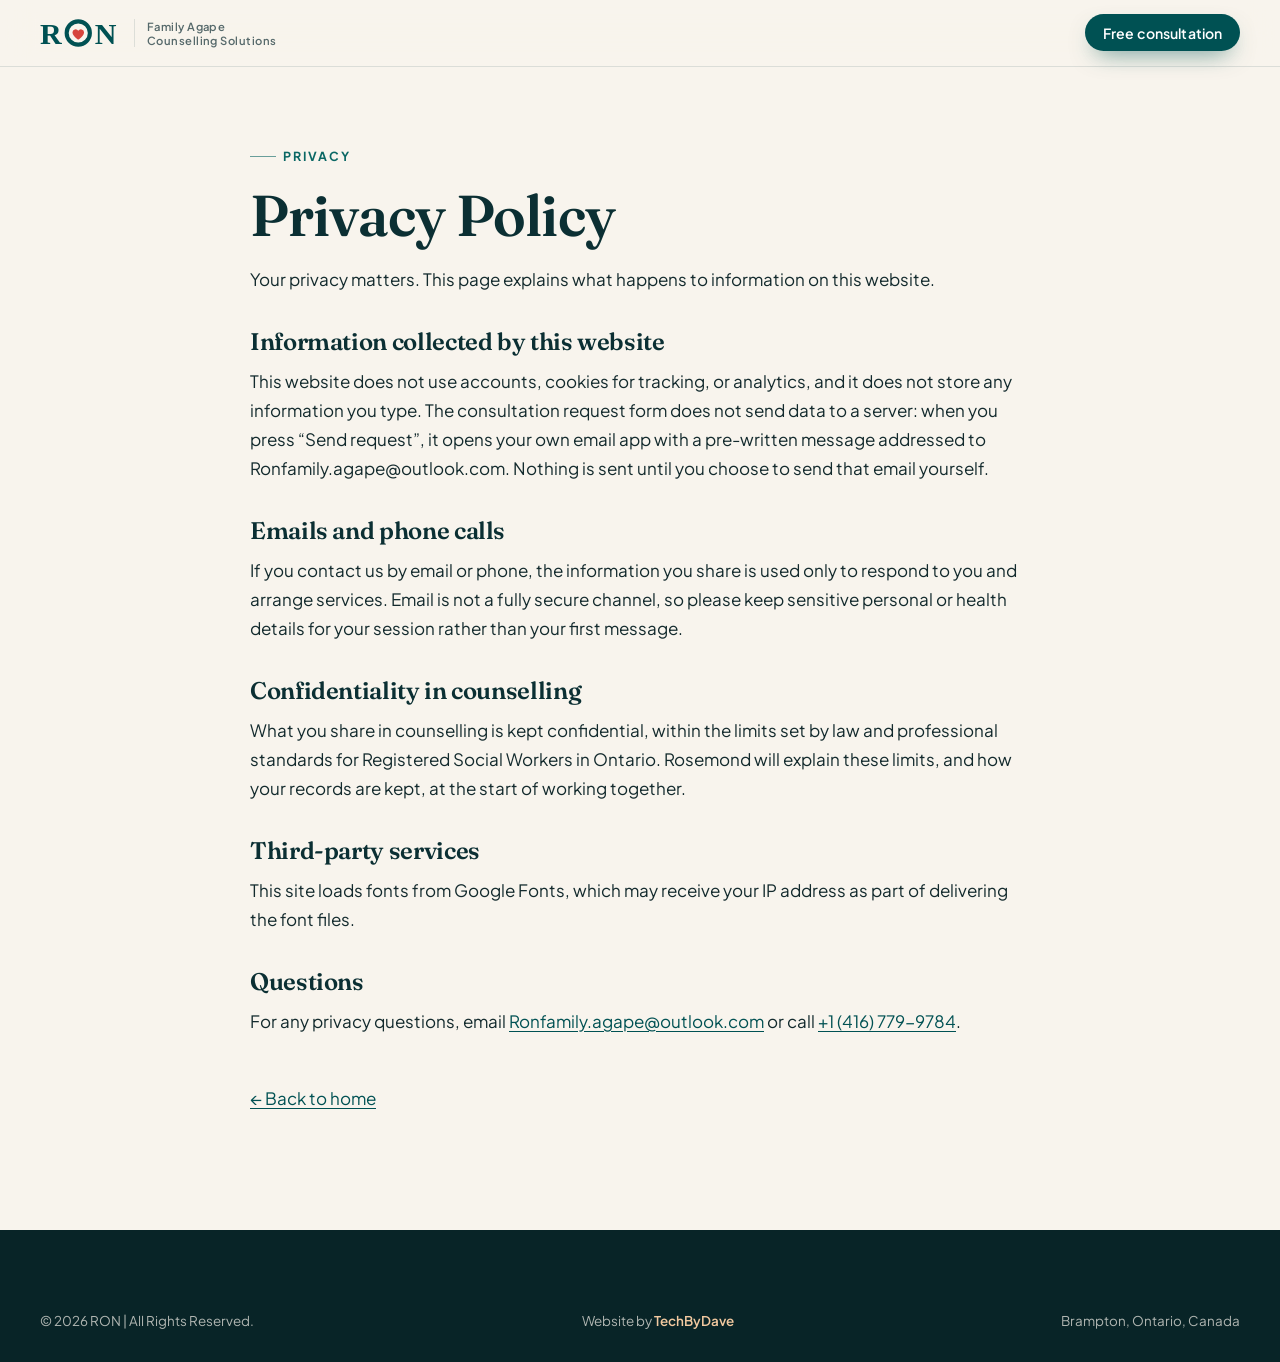
==== commit 70e1cacb: "Add 'Website by TechByDave' credit to footer Co-Authored-By: Claude Opus 5.5 <noreply@anthropic.com>" ====
--- a/privacy.html
+++ b/privacy.html
@@ -52,6 +52,7 @@
   <footer class="footer">
     <div class="container footer__bottom" style="padding-top:0">
       <p>© 2026 RON | All Rights Reserved.</p>
+      <p class="credit">Website by <a href="https://techbydave.com" target="_blank" rel="noopener">TechByDave</a></p>
       <p>Brampton, Ontario, Canada</p>
     </div>
   </footer>
--- a/css/styles.css
+++ b/css/styles.css
@@ -428,6 +428,8 @@
 .footer__hours li { display: flex; justify-content: space-between; gap: 12px; }
 .footer__bottom { display: flex; justify-content: space-between; flex-wrap: wrap; gap: 10px; padding-top: 26px; font-size: .84rem; }
 .footer__bottom p { margin: 0; }
+.credit a { color: var(--peach); font-weight: 600; }
+.credit a:hover { color: #fff; }
 
 /* ---------- Back to top ---------- */
 .to-top { position: fixed; right: 24px; bottom: 24px; z-index: 90; width: 50px; height: 50px; border-radius: 50%; display: grid; place-items: center; background: var(--teal-700); box-shadow: var(--shadow); opacity: 0; transform: translateY(20px) scale(.8); pointer-events: none; transition: opacity .4s, transform .4s var(--ease-spring), background .3s; }
